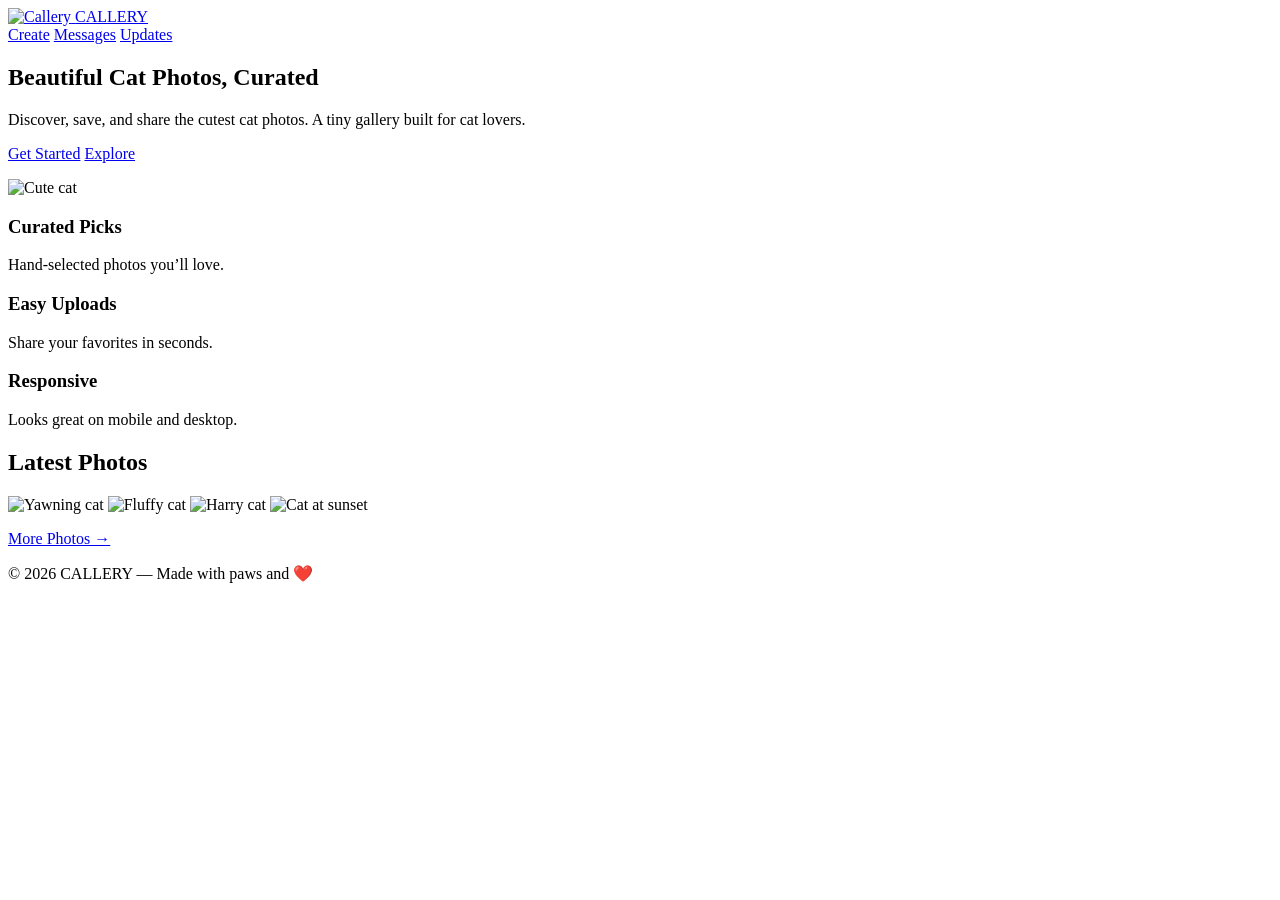
==== index.html @ 26fdbb96 "First commit" ====
<!DOCTYPE html>
<html lang="en">
<head>
    <meta charset="UTF-8">
    <meta name="viewport" content="width=device-width, initial-scale=1.0">
    <link rel="stylesheet" href="style.css" type="text/css">
    <link rel="icon" href="images/favicon.ico">
    <title>Callery — Cat Photo Gallery</title>
</head>
<body>
    <header class="site-header">
        <div class="container header-inner">
            <a class="brand" href="index.html">
                <img src="images/pawicon" alt="Callery" class="brand-logo">
                <span class="brand-name">CALLERY</span>
            </a>
            <nav class="nav">
                <a href="create.html">Create</a>
                <a href="messages.html">Messages</a>
                <a href="updates.html">Updates</a>
            </nav>
        </div>
    </header>

    <main>
        <section class="hero">
            <div class="container hero-inner">
                <div class="hero-copy">
                    <h1>Beautiful Cat Photos, Curated</h1>
                    <p>Discover, save, and share the cutest cat photos. A tiny gallery built for cat lovers.</p>
                    <p class="hero-cta">
                        <a class="btn primary" href="signup.html">Get Started</a>
                        <a class="btn ghost" href="updates.html">Explore</a>
                    </p>
                </div>
                <div class="hero-media">
                    <img src="images/catcute.jpg" alt="Cute cat" class="hero-img">
                </div>
            </div>
        </section>

        <section class="features container">
            <div class="feature">
                <h3>Curated Picks</h3>
                <p>Hand-selected photos you’ll love.</p>
            </div>
            <div class="feature">
                <h3>Easy Uploads</h3>
                <p>Share your favorites in seconds.</p>
            </div>
            <div class="feature">
                <h3>Responsive</h3>
                <p>Looks great on mobile and desktop.</p>
            </div>
        </section>

        <section class="gallery container">
            <h2>Latest Photos</h2>
            <div class="grid">
                <img src="images/catyawn.jpg" alt="Yawning cat">
                <img src="images/catfluf.jpg" alt="Fluffy cat">
                <img src="images/catharry.jpg" alt="Harry cat">
                <img src="images/catsunset.jpg" alt="Cat at sunset">
            </div>
            <p class="more"><a href="https://www.pinterest.com/search/pins/?q=cat%20cute%20photos&rs=typed">More Photos →</a></p>
        </section>
    </main>

    <footer class="site-footer">
        <div class="container">
            <p>© <span id="year"></span> CALLERY — Made with paws and ❤️</p>
        </div>
    </footer>

    <script>
        document.getElementById('year').textContent = new Date().getFullYear();
    </script>
</body>
</html>
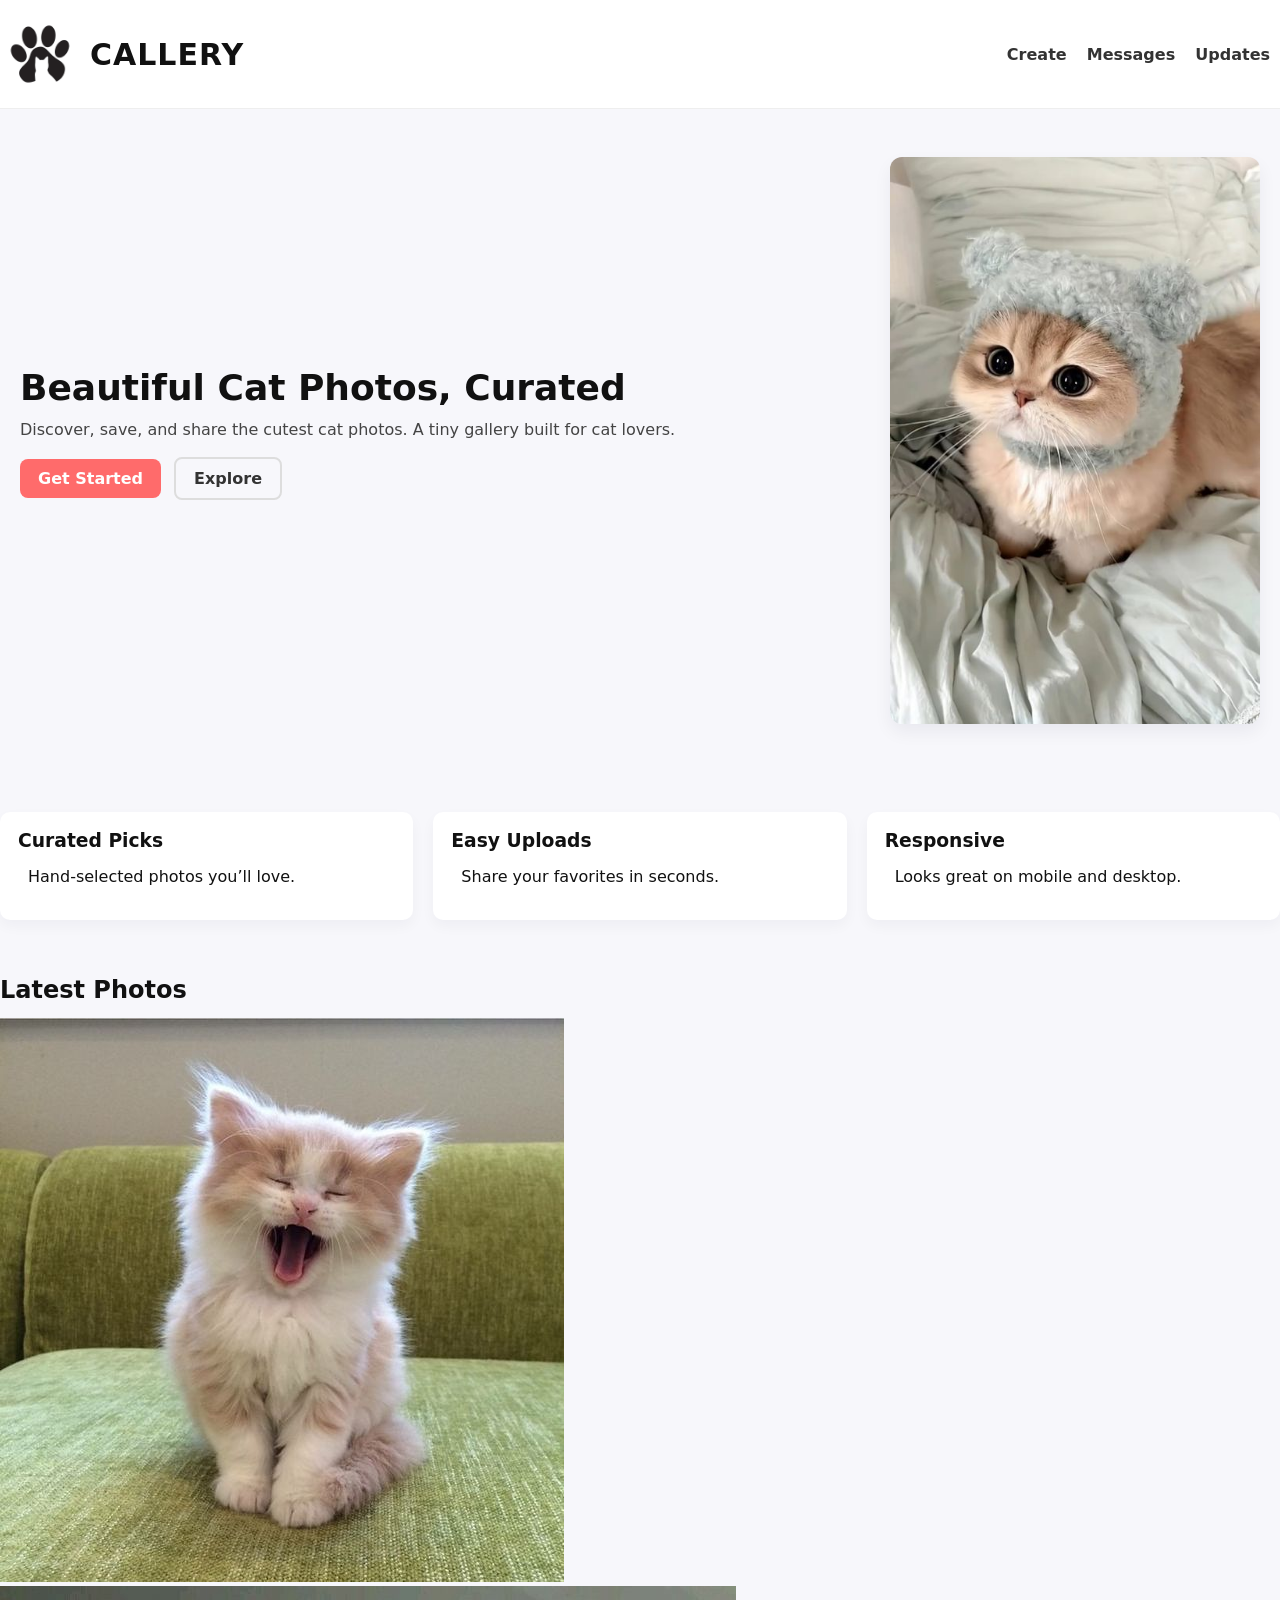
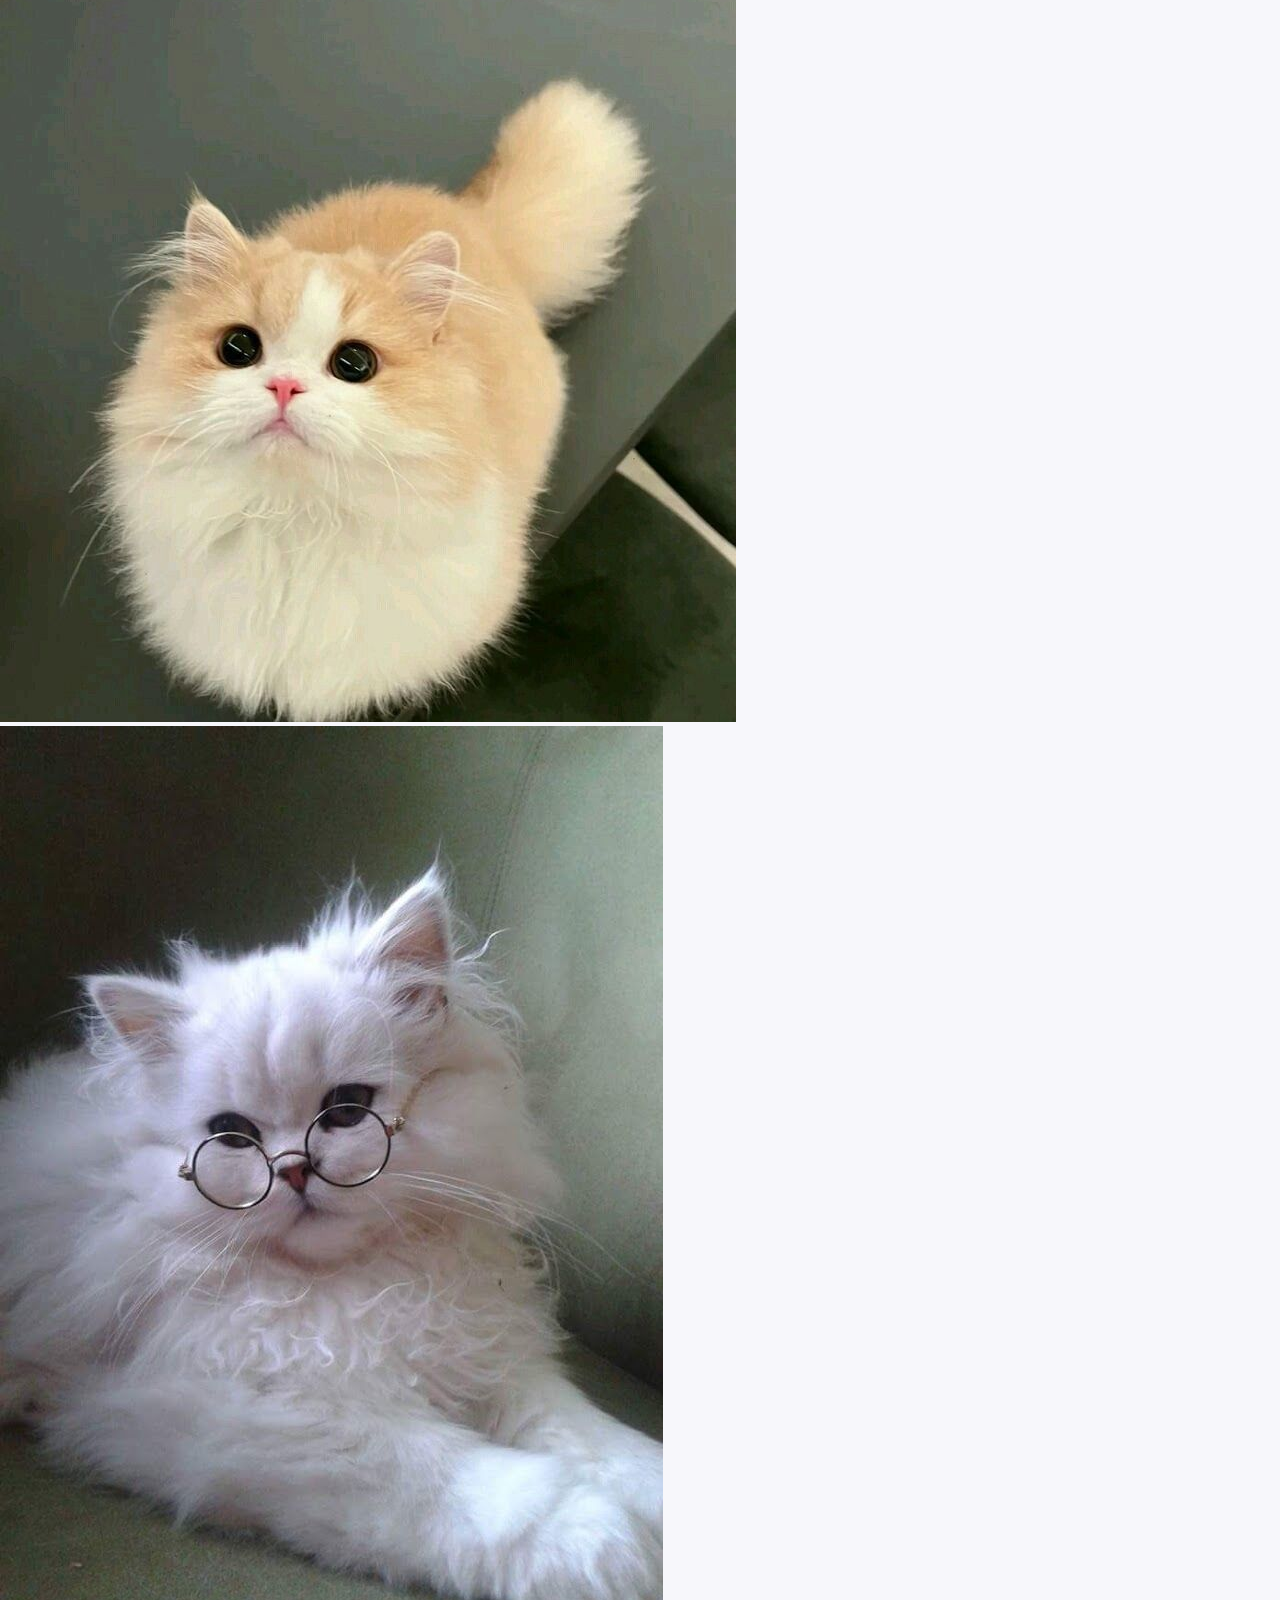
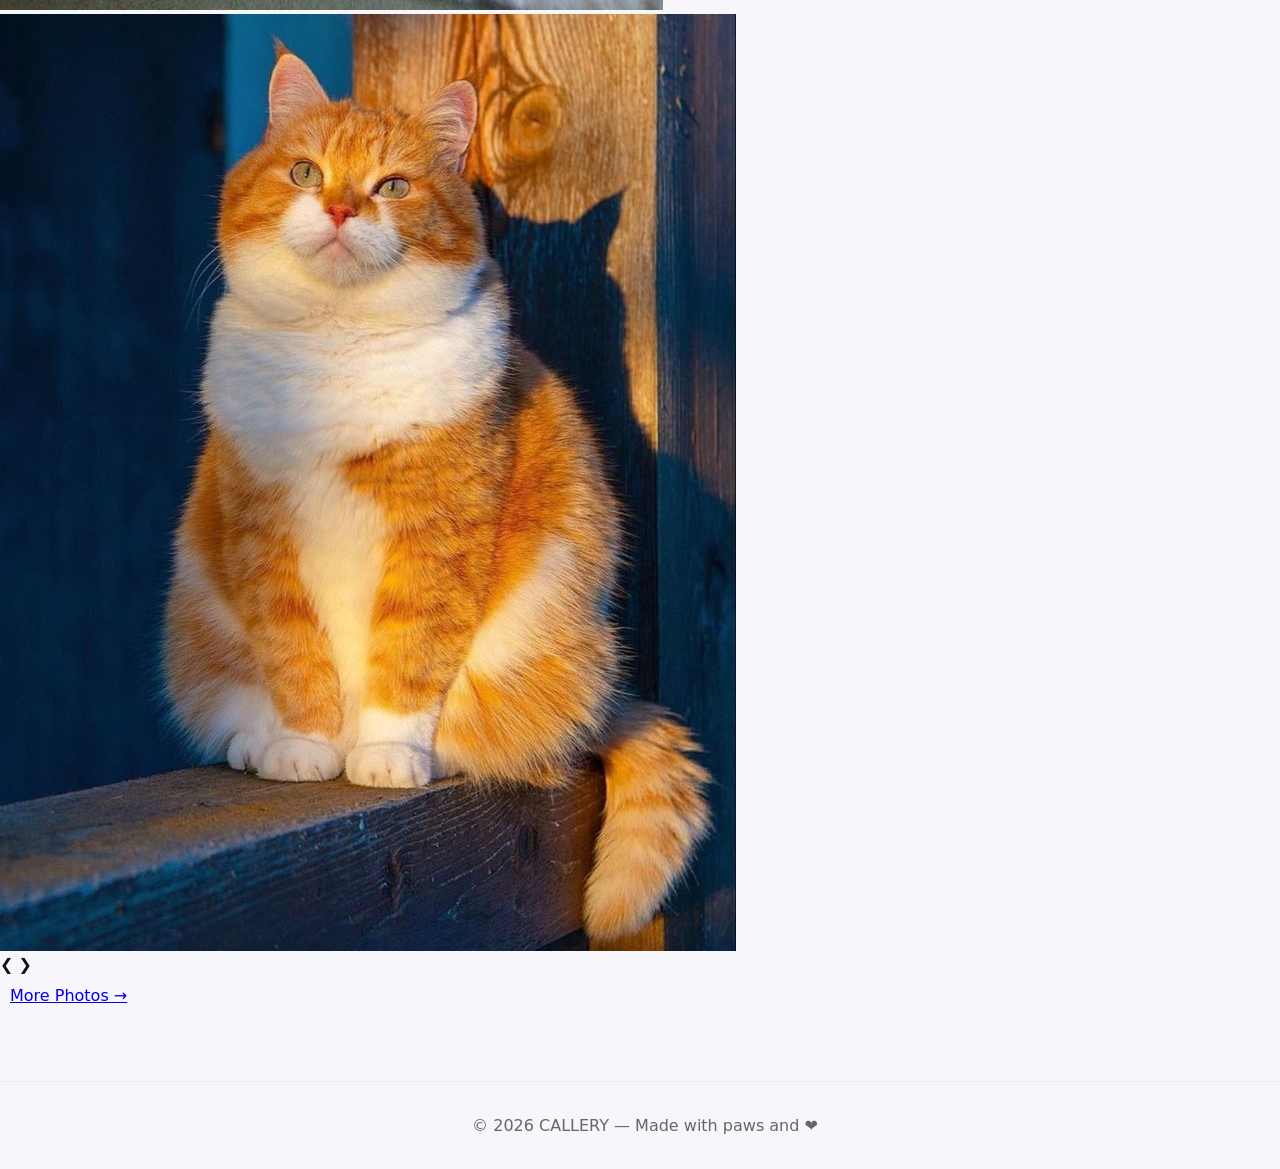
==== commit 5c4c8fb8: "km" ====
--- a/index.html
+++ b/index.html
@@ -56,12 +56,34 @@
 
         <section class="gallery container">
             <h2>Latest Photos</h2>
-            <div class="grid">
-                <img src="images/catyawn.jpg" alt="Yawning cat">
-                <img src="images/catfluf.jpg" alt="Fluffy cat">
-                <img src="images/catharry.jpg" alt="Harry cat">
-                <img src="images/catsunset.jpg" alt="Cat at sunset">
+            
+            <div class="slideshow-container">
+                <div class="slide fade">
+                    <img src="images/catyawn.jpg" alt="Yawning cat">
+                </div>
+                <div class="slide fade">
+                    <img src="images/catfluf.jpg" alt="Fluffy cat">
+                </div>
+                <div class="slide fade">
+                    <img src="images/catharry.jpg" alt="Harry cat">
+                </div>
+                <div class="slide fade">
+                    <img src="images/catsunset.jpg" alt="Cat at sunset">
+                </div>
+                
+                <!-- Navigation buttons -->
+                <a class="prev" onclick="changeSlide(-1)">&#10094;</a>
+                <a class="next" onclick="changeSlide(1)">&#10095;</a>
             </div>
+            
+            <!-- Dot indicators -->
+            <div class="dot-container">
+                <span class="dot" onclick="currentSlide(1)"></span>
+                <span class="dot" onclick="currentSlide(2)"></span>
+                <span class="dot" onclick="currentSlide(3)"></span>
+                <span class="dot" onclick="currentSlide(4)"></span>
+            </div>
+            
             <p class="more"><a href="https://www.pinterest.com/search/pins/?q=cat%20cute%20photos&rs=typed">More Photos →</a></p>
         </section>
     </main>
--- a/style.css
+++ b/style.css
@@ -0,0 +1,139 @@
+button{
+    float: left;
+    background-color: #220d0c;
+    border-radius: 7px;
+    padding: 2px;
+    color: #fff;
+    font-size: 13px;
+    font-weight: bold;
+}
+body {
+ justify-content: space-evenly;
+  font-family: Inter, system-ui, -apple-system, 'Segoe UI', Roboto, 'Helvetica Neue', Arial;
+  background-color: #f7f7fb;
+  color: #111;
+  margin: 0;
+  -webkit-font-smoothing: antialiased;
+}
+
+.container {
+  max-width: 100%;
+  margin: 0 auto;
+  padding: 0 20px;
+}
+
+.site-header {
+  background: #ffffff;
+  border-bottom: 1px solid #eee;
+}
+.header-inner {
+  display: flex;
+  align-items: center;
+  justify-content: space-between;
+  padding: 14px 0;
+}
+.brand { display:flex; align-items:center; text-decoration:none; color:inherit; }
+.brand-logo { width:80px; height:auto; margin-right:10px; }
+.brand-name { font-weight:700; font-size: 30px; letter-spacing:1px; }
+.nav a { margin-left:5px; color:#333; text-decoration:none; font-weight:600; margin-right: 10px; font-size: 16px; }
+
+.hero { padding: 48px 0; }
+.hero-inner { display:flex; gap:32px; align-items:center; }
+.hero-copy { flex:1 }
+.hero-copy h1 { font-size:36px; margin:0 0 12px; }
+.hero-copy p { color:#444; margin:0 0 18px; }
+.hero-media { width:370px; }
+.hero-img { width:100%; border-radius:12px; box-shadow:0 8px 18px rgba(20,20,50,0.06); }
+
+.btn { display:inline-block; padding:10px 18px; border-radius:8px; text-decoration:none; font-weight:700 }
+.btn.primary { background:#ff6b6b; color:#fff; border: none }
+.btn.ghost { background:transparent; border:2px solid #ddd; color:#333; margin-left:8px }
+
+.features { display:flex; gap:20px; padding:36px 0; flex: 1 1 auto; }
+.feature { background:#fff; border-radius:10px; padding:18px; flex:1; box-shadow:0 6px 14px rgba(20,20,50,0.04) }
+.feature h3 { margin:0 0 8px }
+
+.gallery { padding: 20px 0 60px; }
+.gallery h2 { margin: 0 0 14px }
+.grid { display:grid; grid-template-columns: repeat(4, 1fr); gap:12px }
+.grid img { width:100%; height:450px; object-fit:cover; border-radius:8px }
+.more { margin-top:12px }
+
+.site-footer { padding:18px 0; text-align:center; color:#666; border-top:1px solid #eee }
+
+@media (max-width:900px) {
+  .hero-inner { flex-direction:column-reverse; text-align:center }
+  .hero-media { width:70% }
+  .grid { grid-template-columns: repeat(2,1fr) }
+  .grid img { height:450px }
+  .features { flex-direction:column }
+}
+
+@media (max-width:480px) {
+  .grid img { height:200px }
+  .brand-name { font-size:14px }
+}
+@media (max-width:360px) {
+  .hero-copy h1 { font-size:28px }
+}
+.reg-form {
+  margin-top: 10px;
+  font-weight: 10px;
+  width: 100%;
+  display: flex;
+  justify-content: center;
+  align-content: center;
+}
+.reg-body {
+  margin-left: 10px;
+  display: block;
+  color: #111111;
+  background-color: #ffffff;
+  width: 100%;
+  max-width: 400px;
+  padding: 40px;
+  border-radius: 12px;
+  box-shadow: 0 5px 15px rgba(0, 0, 0, 0.4);
+}
+p {
+    font-family: Inter, system-ui, -apple-system, 'Segoe UI', Roboto, 'Helvetica Neue', Arial;
+    margin-left: 10px;    
+}
+h1{
+  margin-left: 10px;
+}
+
+input {
+  width: 100%;
+  padding: 10px;
+  background-color: #ffffff;
+  outline: none;
+  border-radius: 10px;
+}
+button{
+  width: 100%;
+  border-radius: 10px;
+  cursor: pointer;
+  background-color: #ff6b6b;
+  transition: background-color 0.3s;
+  font-size: 17px;
+  border: none;
+  padding: 10px;
+}
+button:hover{
+  background-color: #0056b3;
+}
+.form-footer{
+  margin-top: 20px;
+  font-size: 14px;
+  color: #666;  
+}
+.form-footer a {
+  color: #ff6b6b;
+  text-decoration: none;
+  font-weight: 600;
+}
+.form-footer a:hover{
+  text-decoration: underline;
+}
+
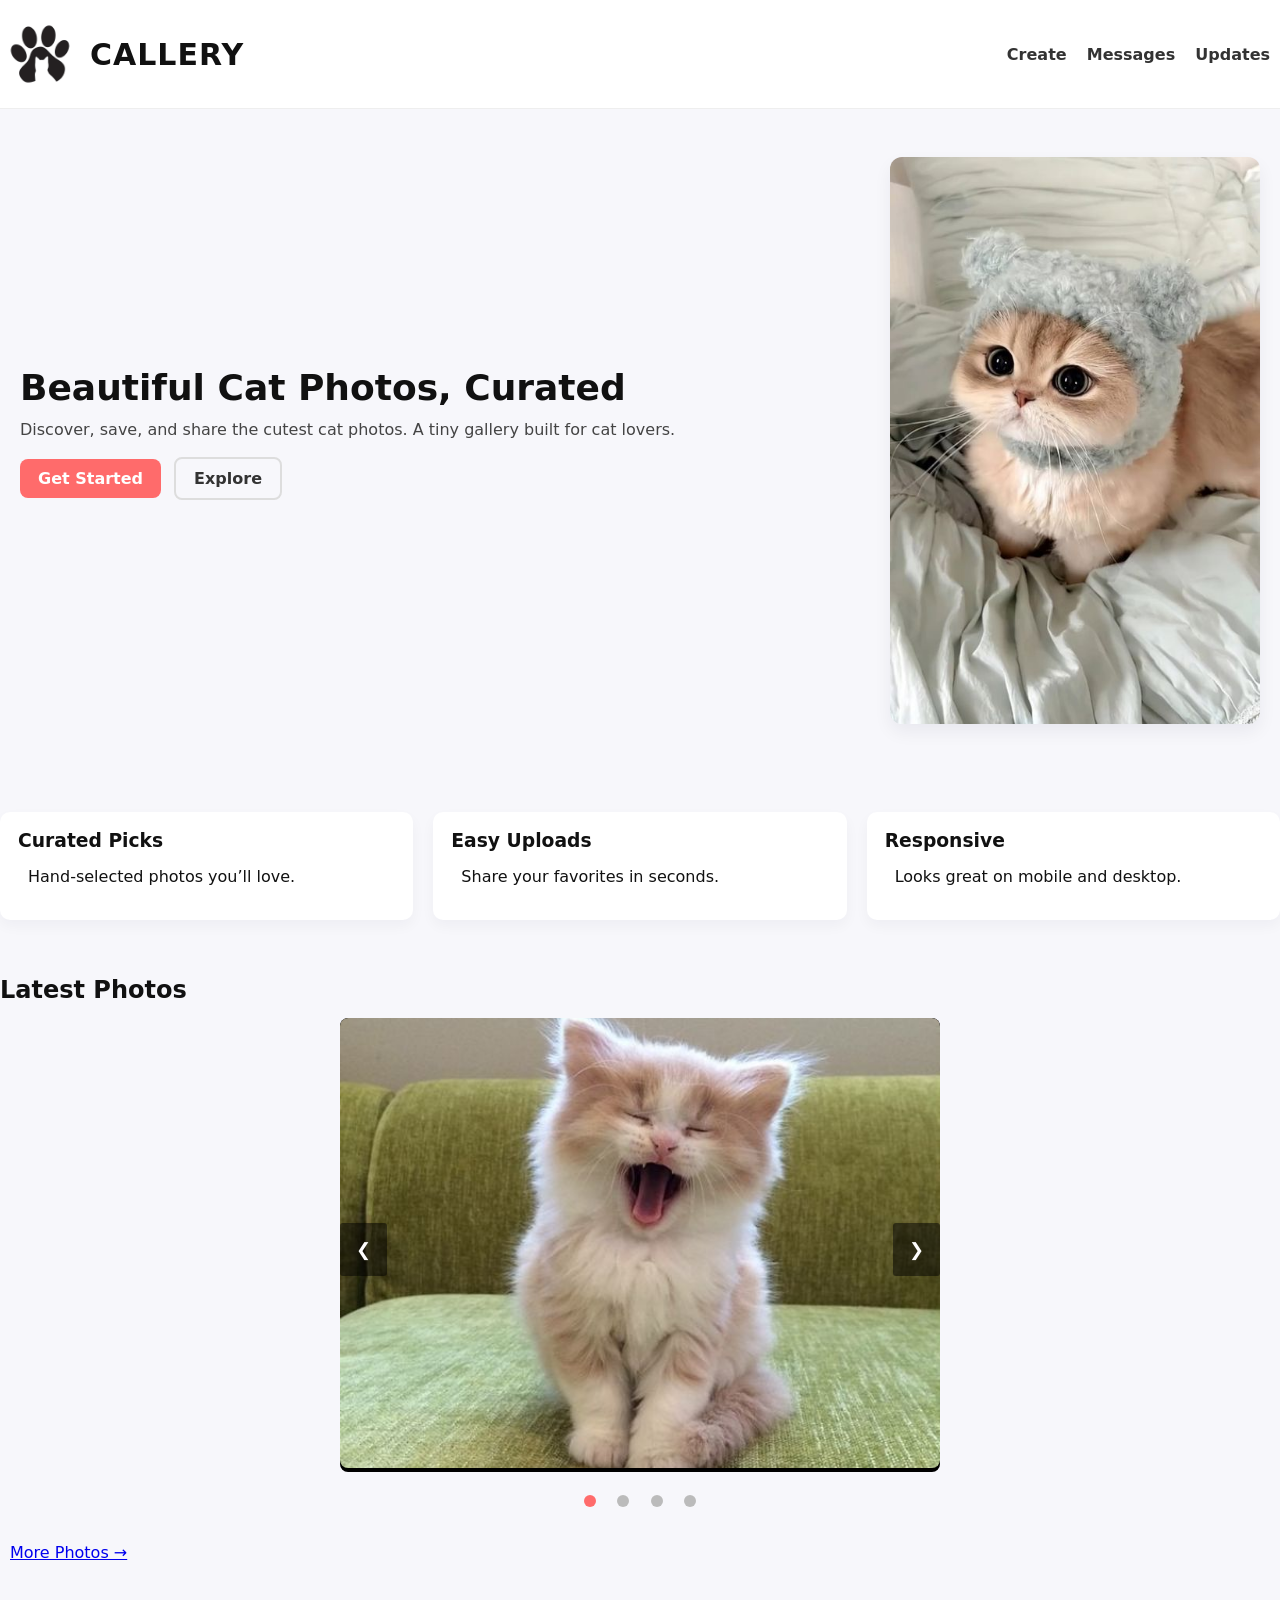
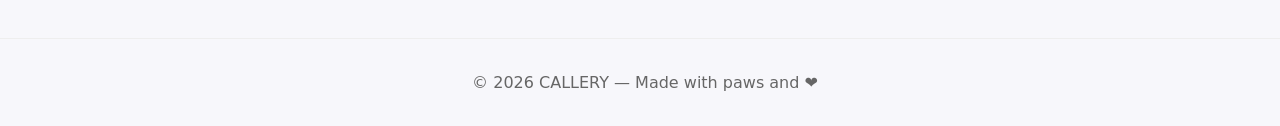
==== commit e95c531d: "redo" ====
--- a/index.html
+++ b/index.html
@@ -96,6 +96,46 @@
 
     <script>
         document.getElementById('year').textContent = new Date().getFullYear();
+
+        let slideIndex = 1;
+
+        function changeSlide(n) {
+            showSlide(slideIndex += n);
+        }
+
+        function currentSlide(n) {
+            showSlide(slideIndex = n);
+        }
+
+        function showSlide(n) {
+            let slides = document.getElementsByClassName('slide');
+            let dots = document.getElementsByClassName('dot');
+            
+            // Loop back to first slide if past the end
+            if (n > slides.length) {
+                slideIndex = 1;
+            }
+            // Loop to last slide if before the first
+            if (n < 1) {
+                slideIndex = slides.length;
+            }
+            
+            // Hide all slides
+            for (let i = 0; i < slides.length; i++) {
+                slides[i].classList.remove('active');
+            }
+            // Remove active class from all dots
+            for (let i = 0; i < dots.length; i++) {
+                dots[i].classList.remove('active');
+            }
+            
+            // Show current slide and highlight current dot
+            slides[slideIndex - 1].classList.add('active');
+            dots[slideIndex - 1].classList.add('active');
+        }
+
+        // Initialize by showing the first slide
+        showSlide(slideIndex);
     </script>
 </body>
 </html>
--- a/style.css
+++ b/style.css
@@ -137,3 +137,97 @@
   text-decoration: underline;
 }
 
+/* Slideshow container */
+.slideshow-container {
+    position: relative;
+    max-width: 600px;
+    margin: 0 auto;
+    background-color: #000;
+    border-radius: 8px;
+    overflow: hidden;
+}
+
+/* Slide styling */
+.slide {
+    display: none;
+    width: 100%;
+}
+
+.slide img {
+    width: 100%;
+    height: 450px;
+    object-fit: cover;
+    border-radius: 8px;
+}
+
+/* Display the active slide */
+.slide.active {
+    display: block;
+}
+
+/* Fade effect */
+.fade {
+    animation: fade 0.5s ease-in-out;
+}
+
+@keyframes fade {
+    from { opacity: 0.7; }
+    to { opacity: 1; }
+}
+
+/* Previous and next buttons */
+.prev, .next {
+    cursor: pointer;
+    position: absolute;
+    top: 50%;
+    width: auto;
+    margin-top: -22px;
+    padding: 16px;
+    color: white;
+    font-weight: bold;
+    font-size: 18px;
+    transition: 0.3s ease;
+    border-radius: 3px;
+    background-color: rgba(0, 0, 0, 0.5);
+    user-select: none;
+}
+
+.next {
+    right: 0;
+}
+
+.prev {
+    left: 0;
+}
+
+.prev:hover, .next:hover {
+    background-color: rgba(0, 0, 0, 0.8);
+}
+
+/* Dot indicators container */
+.dot-container {
+    text-align: center;
+    padding: 20px;
+    background-color: #f7f7fb;
+}
+
+/* Dot styling */
+.dot {
+    cursor: pointer;
+    height: 12px;
+    width: 12px;
+    margin: 0 8px;
+    background-color: #bbb;
+    border-radius: 50%;
+    display: inline-block;
+    transition: background-color 0.3s ease;
+}
+
+.dot.active {
+    background-color: #ff6b6b;
+}
+
+.dot:hover {
+    background-color: #ddd;
+}
+
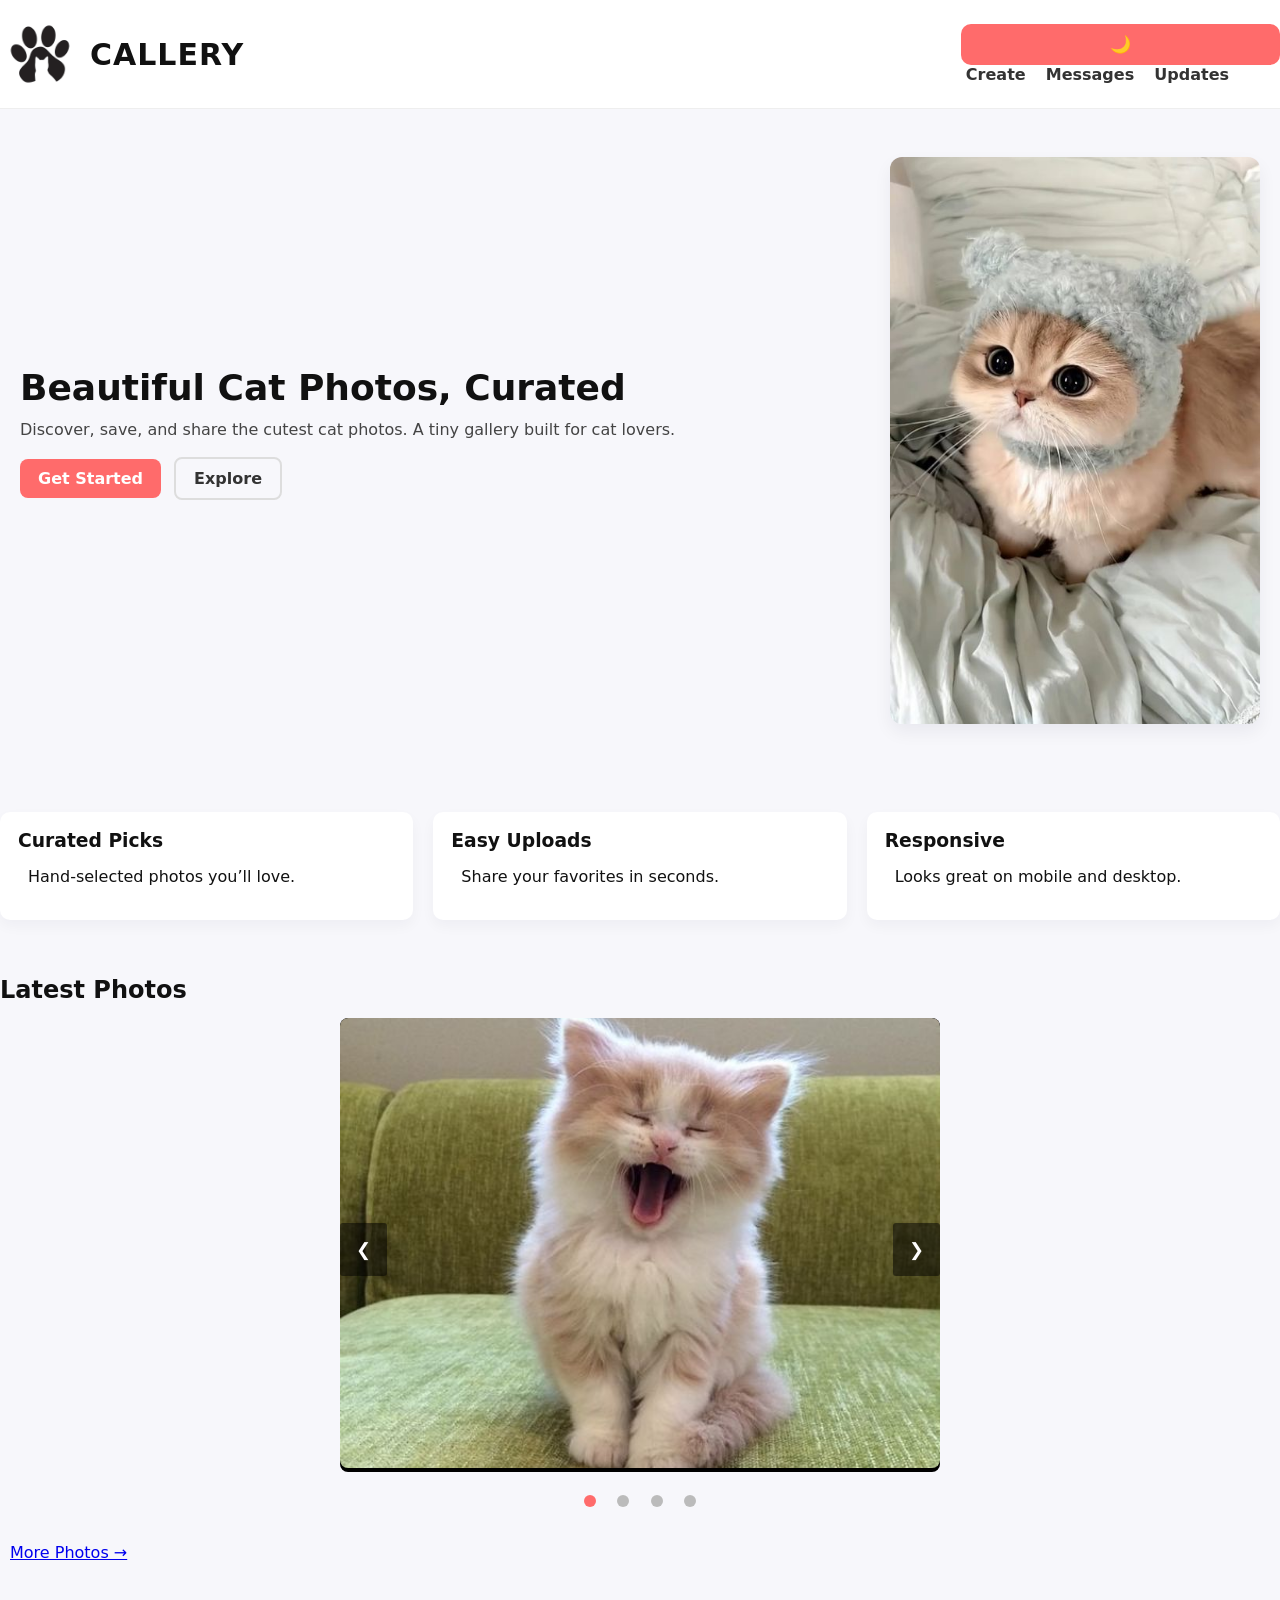
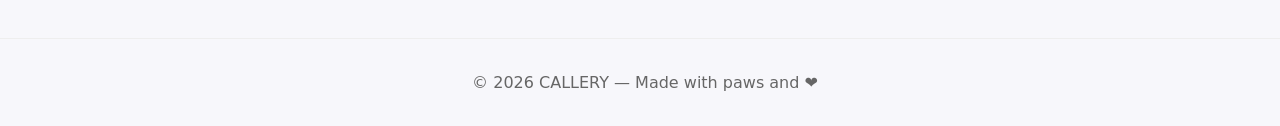
==== commit 6fdfabe9: "Added a toggle for light and dark themes." ====
--- a/index.html
+++ b/index.html
@@ -15,6 +15,9 @@
                 <span class="brand-name">CALLERY</span>
             </a>
             <nav class="nav">
+                <button id="theme-toggle" aria-label="Toggle Dark Mode">
+                    <span class="theme-icon">🌙</span>
+                </button>
                 <a href="create.html">Create</a>
                 <a href="messages.html">Messages</a>
                 <a href="updates.html">Updates</a>
--- a/style.css
+++ b/style.css
@@ -231,3 +231,13 @@
     background-color: #ddd;
 }
 
+:root {
+  --bg-color: #ffffff;
+  --text-color: #111111;
+  --accent-color: #ff6b6b;
+}
+[data-theme="dark"] {
+  --bg-color: #151414;
+  --text-color: #ffffff;
+  --accent-color: #ff6b6b;
+}
